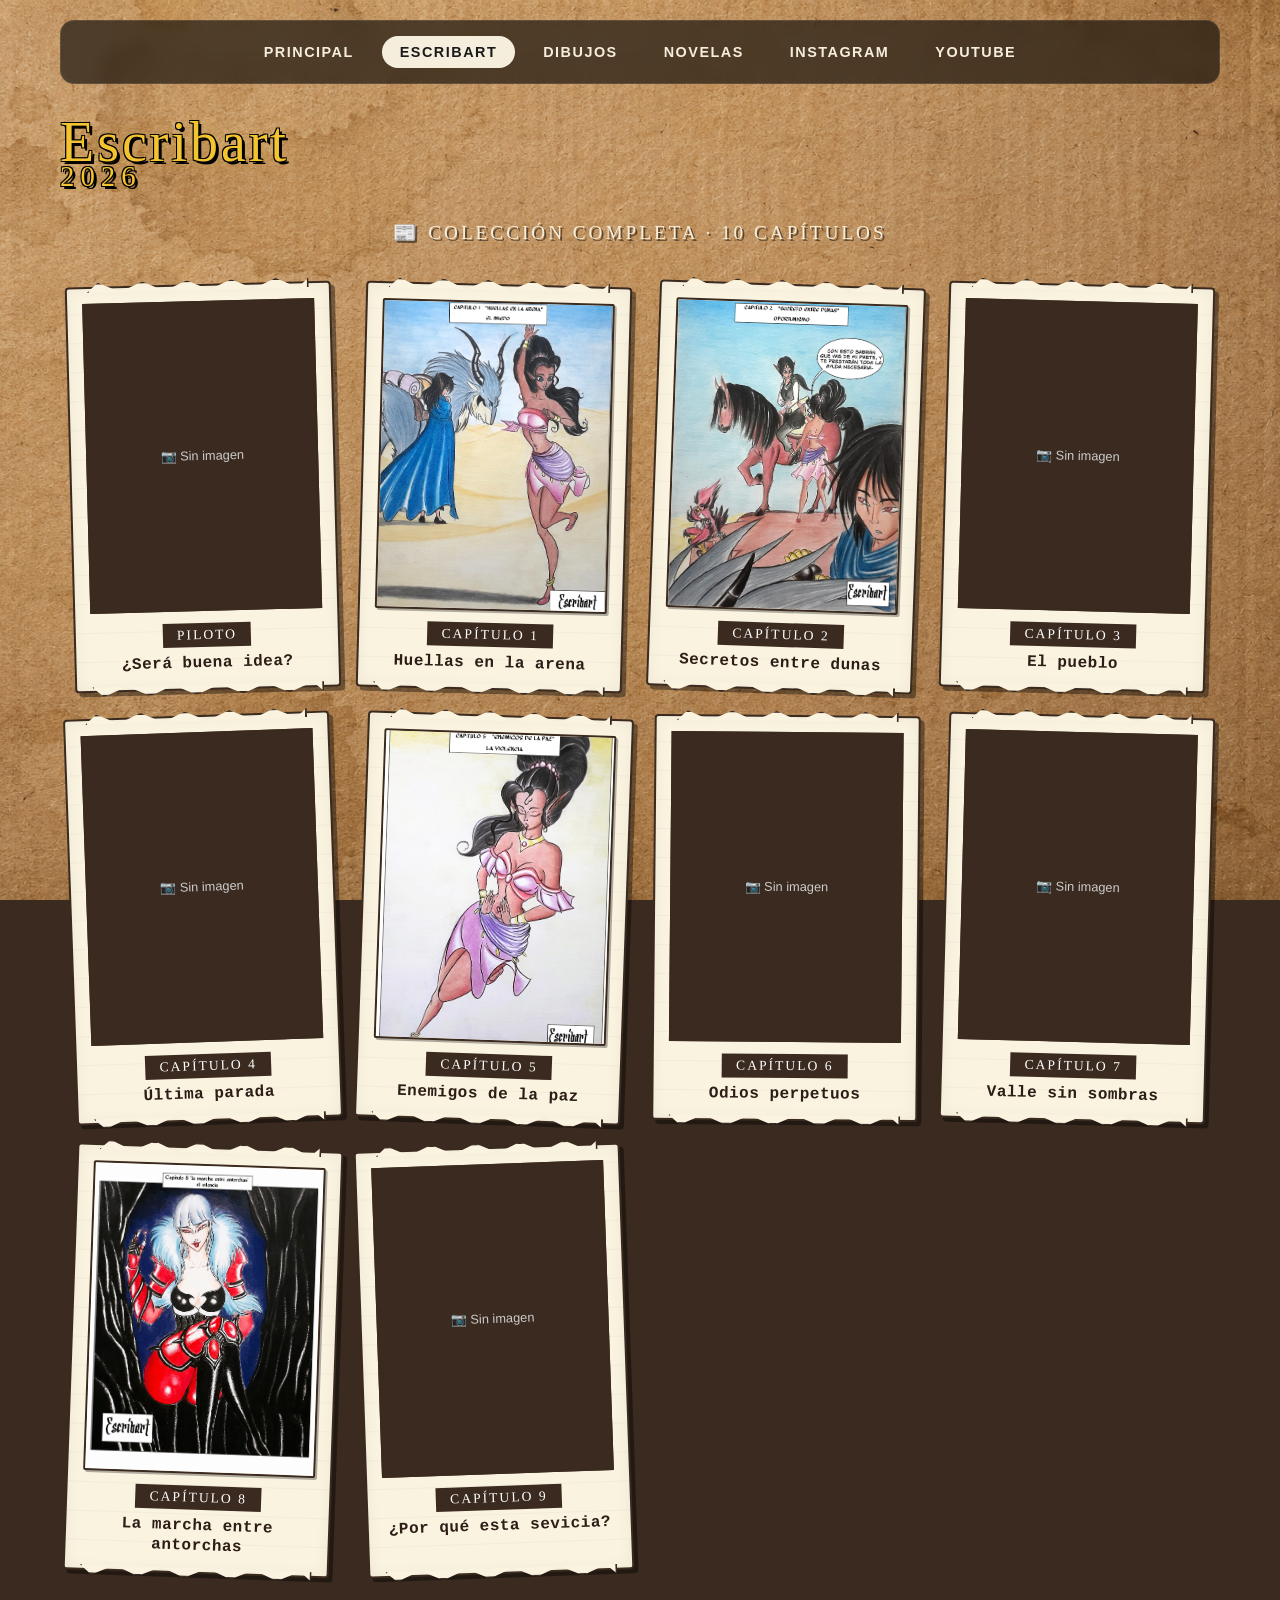
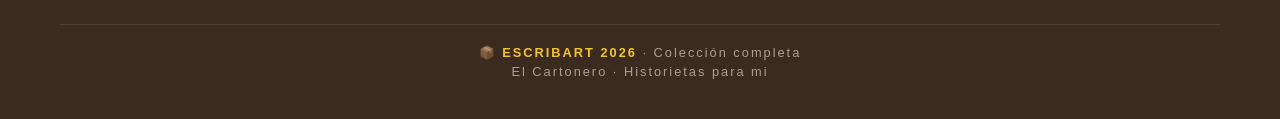
==== Escribart/index.html @ bf8bf613 "Primer commit" ====
<!DOCTYPE html>
<html lang="es">
<head>
    <meta charset="UTF-8">
    <meta name="viewport" content="width=device-width, initial-scale=1.0">
    <title>Escribart 2026 · El Cartonero</title>
    <link href="https://fonts.googleapis.com/css2?family=Permanent+Marker&display=swap" rel="stylesheet">
    <style>
        :root {
            --dorado: #f4c430;
            --blanco-hueso: #f5eedc;
            --negro-suave: #1a1a1a;
        }

        * {
            margin: 0;
            padding: 0;
            box-sizing: border-box;
        }

        body {
            background-color: #3a2a1f;
            background-image: url('carton.png');
            background-size: cover;
            background-position: center;
            background-repeat: no-repeat;
            background-attachment: fixed;
            min-height: 100vh;
            font-family: 'Segoe UI', Arial, sans-serif;
            position: relative;
        }

        body::after {
            content: "";
            position: fixed;
            top: 0;
            left: 0;
            width: 100%;
            height: 100%;
            pointer-events: none;
            z-index: 0;
            background:
                repeating-linear-gradient(0deg, transparent, transparent 2px, rgba(200,180,140,0.03) 2px, rgba(200,180,140,0.03) 4px),
                url("data:image/svg+xml,%3Csvg viewBox='0 0 256 256' xmlns='http://www.w3.org/2000/svg'%3E%3Cfilter id='noise'%3E%3CfeTurbulence type='fractalNoise' baseFrequency='0.9' numOctaves='4' stitchTiles='stitch'/%3E%3C/filter%3E%3Crect width='100%25' height='100%25' filter='url(%23noise)' opacity='0.04'/%3E%3C/svg%3E");
            background-size: auto, 200px;
        }

        .app {
            position: relative;
            z-index: 1;
            max-width: 1200px;
            margin: 0 auto;
            padding: 20px;
        }

        .navbar {
            display: flex;
            flex-wrap: wrap;
            justify-content: center;
            gap: 10px;
            padding: 15px 20px;
            background: rgba(0,0,0,0.6);
            backdrop-filter: blur(8px);
            border-radius: 14px;
            margin-bottom: 30px;
            border: 1px solid rgba(255,255,255,0.1);
        }

        .nav-link {
            color: var(--blanco-hueso);
            text-decoration: none;
            font-weight: 600;
            font-size: 0.9rem;
            letter-spacing: 1.5px;
            text-transform: uppercase;
            padding: 8px 18px;
            border-radius: 20px;
            transition: all 0.25s;
        }

        .nav-link:hover {
            background: var(--dorado);
            color: #1a1a1a;
            box-shadow: 0 0 16px rgba(244,196,48,0.5);
        }

        .nav-link.activo {
            background: var(--blanco-hueso);
            color: #1a1a1a;
            font-weight: 700;
        }

        .titulo-escribart {
            font-family: 'Permanent Marker', cursive;
            font-size: 3.5rem;
            color: var(--dorado);
            text-shadow: 3px 3px 0 #000, -1px -1px 0 #000, 1px -1px 0 #000, -1px 1px 0 #000, 1px 1px 0 #000, 0 0 20px rgba(244,196,48,0.4);
            letter-spacing: 3px;
            line-height: 1;
            pointer-events: none;
            margin-bottom: 5px;
        }

        .titulo-escribart .año {
            display: block;
            font-size: 1.8rem;
            letter-spacing: 6px;
            margin-top: -8px;
        }

        .capitulos-area {
            margin-top: 30px;
        }

        .subtitulo-coleccion {
            font-family: 'Permanent Marker', cursive;
            color: var(--blanco-hueso);
            font-size: 1.2rem;
            text-align: center;
            margin-bottom: 30px;
            letter-spacing: 3px;
            text-shadow: 2px 2px 0 rgba(0,0,0,0.5);
        }

        .capitulos-grid {
            display: grid;
            grid-template-columns: repeat(auto-fill, minmax(250px, 1fr));
            gap: 25px;
            padding: 10px;
        }

        .recorte {
            background: #faf3e0;
            background-image: repeating-linear-gradient(0deg, transparent, transparent 28px, rgba(0,0,0,0.03) 28px, rgba(0,0,0,0.03) 29px);
            border: 2px solid #3a2a1f;
            border-radius: 4px;
            padding: 15px;
            box-shadow: 4px 4px 0 rgba(0,0,0,0.4), inset 0 0 15px rgba(0,0,0,0.05);
            text-decoration: none;
            color: inherit;
            transition: all 0.25s;
            position: relative;
            transform: rotate(var(--rot, 0deg));
        }

        .recorte:hover {
            transform: rotate(0deg) scale(1.04);
            box-shadow: 8px 8px 0 rgba(0,0,0,0.5);
            z-index: 10;
        }

        .recorte:active {
            transform: scale(0.97);
        }

        .recorte::before {
            content: "";
            position: absolute;
            top: -6px;
            left: 20px;
            right: 20px;
            height: 8px;
            background: #faf3e0;
            border-top: 2px solid #3a2a1f;
            border-left: 2px solid #3a2a1f;
            border-right: 2px solid #3a2a1f;
            border-radius: 2px 2px 0 0;
            clip-path: polygon(0% 100%, 5% 0%, 15% 100%, 25% 0%, 35% 100%, 45% 0%, 55% 100%, 65% 0%, 75% 100%, 85% 0%, 95% 100%, 100% 0%, 100% 100%);
        }

        .recorte::after {
            content: "";
            position: absolute;
            bottom: -6px;
            left: 15px;
            right: 15px;
            height: 8px;
            background: #faf3e0;
            border-bottom: 2px solid #3a2a1f;
            border-left: 2px solid #3a2a1f;
            border-right: 2px solid #3a2a1f;
            border-radius: 0 0 2px 2px;
            clip-path: polygon(0% 0%, 5% 100%, 15% 0%, 25% 100%, 35% 0%, 45% 100%, 55% 0%, 65% 100%, 75% 0%, 85% 100%, 95% 0%, 100% 100%, 100% 0%);
        }

        .portada-img {
            width: 100%;
            aspect-ratio: 3/4;
            object-fit: cover;
            border: 2px solid #3a2a1f;
            border-radius: 2px;
            display: block;
            margin-bottom: 12px;
            background: #ddd;
            box-shadow: 2px 2px 0 rgba(0,0,0,0.3);
        }

        .info-cap {
            text-align: center;
        }

        .numero-cap {
            display: inline-block;
            font-family: 'Permanent Marker', cursive;
            font-size: 0.85rem;
            color: #fff;
            background: #3a2a1f;
            padding: 4px 14px;
            letter-spacing: 2px;
            text-transform: uppercase;
            margin-bottom: 6px;
        }

        .titulo-cap {
            font-family: 'Courier New', monospace;
            font-weight: 700;
            font-size: 1rem;
            color: #2c1e16;
            letter-spacing: 0.5px;
            line-height: 1.3;
        }

        .recorte:nth-child(odd) { --rot: -1.5deg; }
        .recorte:nth-child(even) { --rot: 1.5deg; }
        .recorte:nth-child(3n) { --rot: 2deg; }
        .recorte:nth-child(5n) { --rot: -2deg; }
        .recorte:nth-child(7n) { --rot: 0.5deg; }

        .fallback-img {
            width: 100%;
            aspect-ratio: 3/4;
            background: #3a2a1f;
            display: none;
            align-items: center;
            justify-content: center;
            color: #ccc;
            font-size: 0.8rem;
            margin-bottom: 12px;
            border: 2px solid #3a2a1f;
        }

        .footer {
            text-align: center;
            padding: 20px;
            margin-top: 40px;
            color: rgba(245,238,220,0.6);
            font-size: 0.8rem;
            letter-spacing: 2px;
            border-top: 1px solid rgba(255,255,255,0.1);
        }

        .footer strong {
            color: var(--dorado);
        }

        @media (max-width: 768px) {
            .titulo-escribart {
                font-size: 2.5rem;
            }
            .titulo-escribart .año {
                font-size: 1.3rem;
            }
            .capitulos-grid {
                grid-template-columns: repeat(auto-fill, minmax(180px, 1fr));
                gap: 18px;
            }
        }

        @media (max-width: 480px) {
            .titulo-escribart {
                font-size: 2rem;
            }
            .capitulos-grid {
                grid-template-columns: 1fr 1fr;
                gap: 14px;
            }
        }
    </style>
</head>
<body>

    <div class="app">

        <nav class="navbar">
            <a href="../index.html" class="nav-link">Principal</a>
            <a href="index.html" class="nav-link activo">Escribart</a>
            <a href="../dibujos/index.html" class="nav-link">Dibujos</a>
            <a href="../novelas/index.html" class="nav-link">Novelas</a>
            <a href="https://instagram.com/elcartonero" target="_blank" class="nav-link">Instagram</a>
            <a href="https://youtube.com/@elcartonero" target="_blank" class="nav-link">YouTube</a>
        </nav>

        <div class="titulo-escribart">
            Escribart
            <span class="año">2026</span>
        </div>

        <div class="capitulos-area">
            <p class="subtitulo-coleccion">📰 COLECCIÓN COMPLETA · 10 CAPÍTULOS</p>

            <div class="capitulos-grid">

                <!-- Piloto -->
                <a href="./capitulo-piloto/index.html" class="recorte">
                    <img class="portada-img" src="portada_capitulo_piloto.png" alt="Piloto"
                         onerror="this.style.display='none';this.nextElementSibling.style.display='flex';">
                    <div class="fallback-img">📷 Sin imagen</div>
                    <div class="info-cap">
                        <span class="numero-cap">Piloto</span>
                        <div class="titulo-cap">¿Será buena idea?</div>
                    </div>
                </a>

                <!-- Capítulo 1 -->
                <a href="./capitulo-1/index.html" class="recorte">
                    <img class="portada-img" src="portada_capitulo_1.png" alt="Capítulo 1"
                         onerror="this.style.display='none';this.nextElementSibling.style.display='flex';">
                    <div class="fallback-img">📷 Sin imagen</div>
                    <div class="info-cap">
                        <span class="numero-cap">Capítulo 1</span>
                        <div class="titulo-cap">Huellas en la arena</div>
                    </div>
                </a>

                <!-- Capítulo 2 -->
                <a href="./capitulo-2/index.html" class="recorte">
                    <img class="portada-img" src="portada_capitulo_2.png" alt="Capítulo 2"
                         onerror="this.style.display='none';this.nextElementSibling.style.display='flex';">
                    <div class="fallback-img">📷 Sin imagen</div>
                    <div class="info-cap">
                        <span class="numero-cap">Capítulo 2</span>
                        <div class="titulo-cap">Secretos entre dunas</div>
                    </div>
                </a>

                <!-- Capítulo 3 -->
                <a href="./capitulo-3/index.html" class="recorte">
                    <img class="portada-img" src="portada_capitulo_3.png" alt="Capítulo 3"
                         onerror="this.style.display='none';this.nextElementSibling.style.display='flex';">
                    <div class="fallback-img">📷 Sin imagen</div>
                    <div class="info-cap">
                        <span class="numero-cap">Capítulo 3</span>
                        <div class="titulo-cap">El pueblo</div>
                    </div>
                </a>

                <!-- Capítulo 4 -->
                <a href="./capitulo-4/index.html" class="recorte">
                    <img class="portada-img" src="portada_capitulo_4.png" alt="Capítulo 4"
                         onerror="this.style.display='none';this.nextElementSibling.style.display='flex';">
                    <div class="fallback-img">📷 Sin imagen</div>
                    <div class="info-cap">
                        <span class="numero-cap">Capítulo 4</span>
                        <div class="titulo-cap">Última parada</div>
                    </div>
                </a>

                <!-- Capítulo 5 -->
                <a href="./capitulo-5/index.html" class="recorte">
                    <img class="portada-img" src="portada_capitulo_5.png" alt="Capítulo 5"
                         onerror="this.style.display='none';this.nextElementSibling.style.display='flex';">
                    <div class="fallback-img">📷 Sin imagen</div>
                    <div class="info-cap">
                        <span class="numero-cap">Capítulo 5</span>
                        <div class="titulo-cap">Enemigos de la paz</div>
                    </div>
                </a>

                <!-- Capítulo 6 -->
                <a href="./capitulo-6/index.html" class="recorte">
                    <img class="portada-img" src="portada_capitulo_6.png" alt="Capítulo 6"
                         onerror="this.style.display='none';this.nextElementSibling.style.display='flex';">
                    <div class="fallback-img">📷 Sin imagen</div>
                    <div class="info-cap">
                        <span class="numero-cap">Capítulo 6</span>
                        <div class="titulo-cap">Odios perpetuos</div>
                    </div>
                </a>

                <!-- Capítulo 7 -->
                <a href="./capitulo-7/index.html" class="recorte">
                    <img class="portada-img" src="portada_capitulo_7.png" alt="Capítulo 7"
                         onerror="this.style.display='none';this.nextElementSibling.style.display='flex';">
                    <div class="fallback-img">📷 Sin imagen</div>
                    <div class="info-cap">
                        <span class="numero-cap">Capítulo 7</span>
                        <div class="titulo-cap">Valle sin sombras</div>
                    </div>
                </a>

                <!-- Capítulo 8 -->
                <a href="./capitulo-8/index.html" class="recorte">
                    <img class="portada-img" src="portada_capitulo_8.png" alt="Capítulo 8"
                         onerror="this.style.display='none';this.nextElementSibling.style.display='flex';">
                    <div class="fallback-img">📷 Sin imagen</div>
                    <div class="info-cap">
                        <span class="numero-cap">Capítulo 8</span>
                        <div class="titulo-cap">La marcha entre antorchas</div>
                    </div>
                </a>

                <!-- Capítulo 9 -->
                <a href="./capitulo-9/index.html" class="recorte">
                    <img class="portada-img" src="portada_capitulo_9.png" alt="Capítulo 9"
                         onerror="this.style.display='none';this.nextElementSibling.style.display='flex';">
                    <div class="fallback-img">📷 Sin imagen</div>
                    <div class="info-cap">
                        <span class="numero-cap">Capítulo 9</span>
                        <div class="titulo-cap">¿Por qué esta sevicia?</div>
                    </div>
                </a>

            </div>
        </div>

        <footer class="footer">
            <p>📦 <strong>ESCRIBART 2026</strong> · Colección completa</p>
            <p style="margin-top:4px;">El Cartonero · Historietas para mi</p>
        </footer>

    </div>

    <script>
        document.querySelectorAll('.portada-img').forEach(img => {
            img.addEventListener('error', function() {
                this.style.display = 'none';
                const fb = this.nextElementSibling;
                if (fb && fb.classList.contains('fallback-img')) fb.style.display = 'flex';
            });
        });
    </script>
</body>
</html>
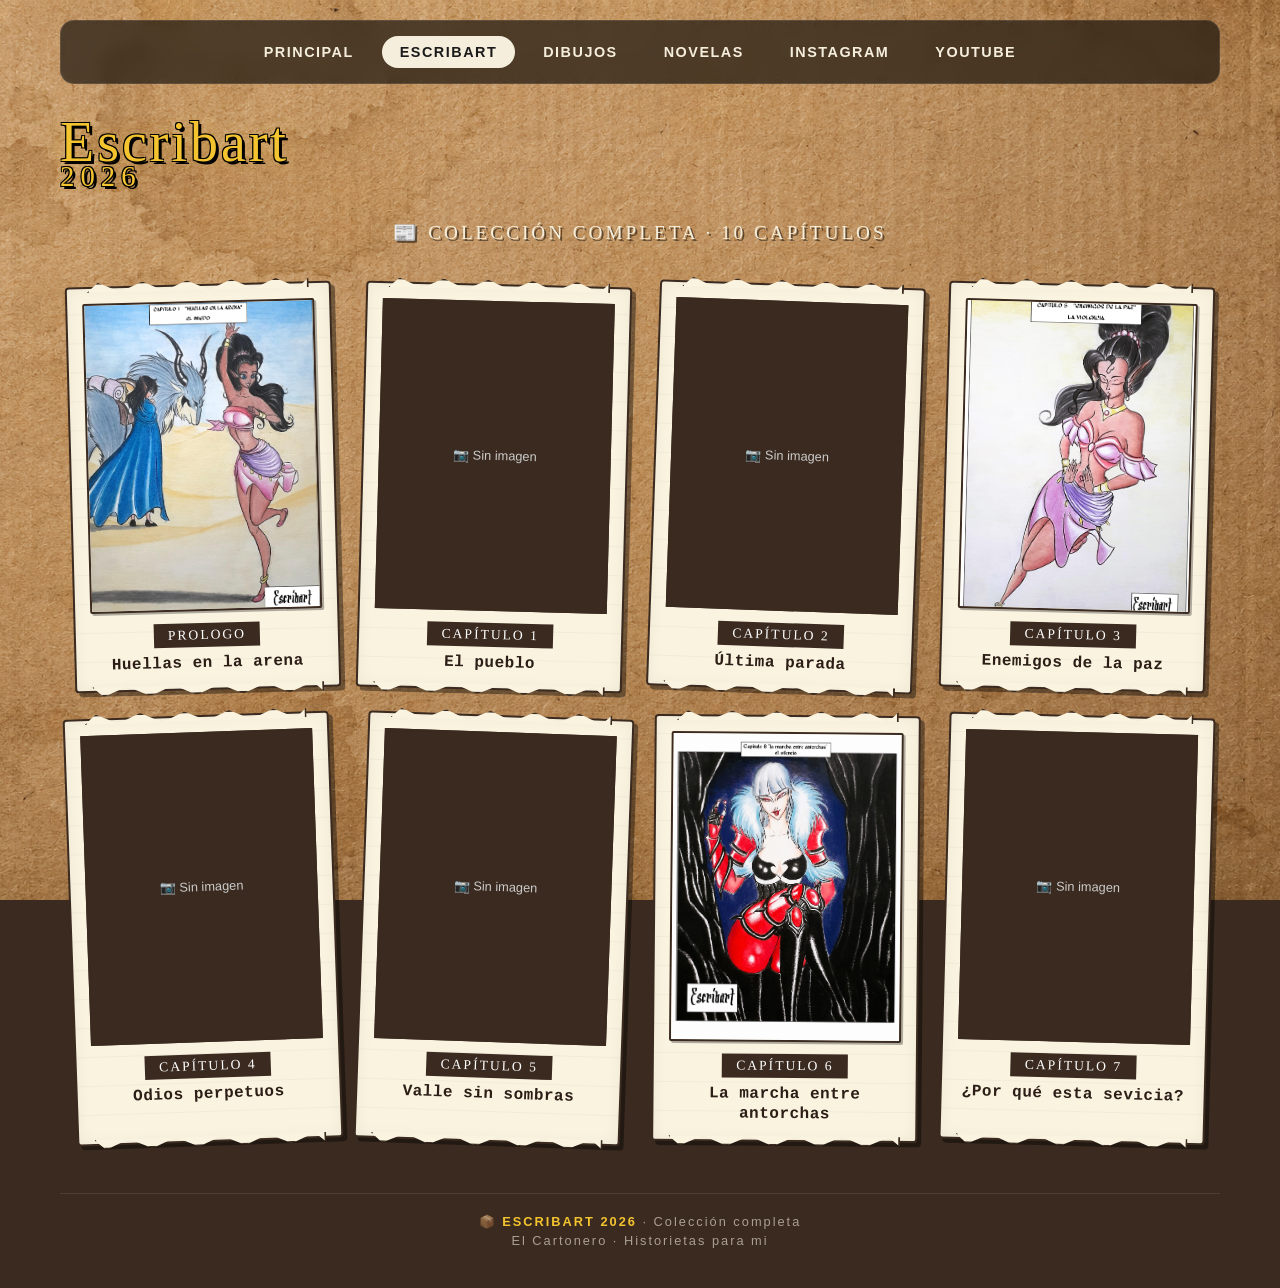
==== commit 03b9c152: "Capitulos actualizados" ====
--- a/Escribart/index.html
+++ b/Escribart/index.html
@@ -300,16 +300,17 @@
 
             <div class="capitulos-grid">
 
-                <!-- Piloto -->
-                <a href="./capitulo-piloto/index.html" class="recorte">
-                    <img class="portada-img" src="portada_capitulo_piloto.png" alt="Piloto"
-                         onerror="this.style.display='none';this.nextElementSibling.style.display='flex';">
-                    <div class="fallback-img">📷 Sin imagen</div>
-                    <div class="info-cap">
-                        <span class="numero-cap">Piloto</span>
-                        <div class="titulo-cap">¿Será buena idea?</div>
-                    </div>
-                </a>
+<!-- Piloto
+<a href="./capitulo-piloto/index.html" class="recorte">
+    <img class="portada-img" src="portada_capitulo_piloto.png" alt="Piloto"
+         onerror="this.style.display='none';this.nextElementSibling.style.display='flex';">
+    <div class="fallback-img">📷 Sin imagen</div>
+    <div class="info-cap">
+        <span class="numero-cap">Piloto</span>
+        <div class="titulo-cap">¿Será buena idea?</div>
+    </div>
+</a>
+-->
 
                 <!-- Capítulo 1 -->
                 <a href="./capitulo-1/index.html" class="recorte">
@@ -317,21 +318,22 @@
                          onerror="this.style.display='none';this.nextElementSibling.style.display='flex';">
                     <div class="fallback-img">📷 Sin imagen</div>
                     <div class="info-cap">
-                        <span class="numero-cap">Capítulo 1</span>
+                        <span class="numero-cap">Prologo</span>
                         <div class="titulo-cap">Huellas en la arena</div>
                     </div>
                 </a>
 
-                <!-- Capítulo 2 -->
-                <a href="./capitulo-2/index.html" class="recorte">
-                    <img class="portada-img" src="portada_capitulo_2.png" alt="Capítulo 2"
-                         onerror="this.style.display='none';this.nextElementSibling.style.display='flex';">
-                    <div class="fallback-img">📷 Sin imagen</div>
-                    <div class="info-cap">
-                        <span class="numero-cap">Capítulo 2</span>
-                        <div class="titulo-cap">Secretos entre dunas</div>
-                    </div>
-                </a>
+<!-- Capítulo 2
+<a href="./capitulo-2/index.html" class="recorte">
+    <img class="portada-img" src="portada_capitulo_2.png" alt="Capítulo 2"
+         onerror="this.style.display='none';this.nextElementSibling.style.display='flex';">
+    <div class="fallback-img">📷 Sin imagen</div>
+    <div class="info-cap">
+        <span class="numero-cap">Capítulo 2</span>
+        <div class="titulo-cap">Secretos entre dunas</div>
+    </div>
+</a>
+-->
 
                 <!-- Capítulo 3 -->
                 <a href="./capitulo-3/index.html" class="recorte">
@@ -339,7 +341,7 @@
                          onerror="this.style.display='none';this.nextElementSibling.style.display='flex';">
                     <div class="fallback-img">📷 Sin imagen</div>
                     <div class="info-cap">
-                        <span class="numero-cap">Capítulo 3</span>
+                        <span class="numero-cap">Capítulo 1</span>
                         <div class="titulo-cap">El pueblo</div>
                     </div>
                 </a>
@@ -350,7 +352,7 @@
                          onerror="this.style.display='none';this.nextElementSibling.style.display='flex';">
                     <div class="fallback-img">📷 Sin imagen</div>
                     <div class="info-cap">
-                        <span class="numero-cap">Capítulo 4</span>
+                        <span class="numero-cap">Capítulo 2</span>
                         <div class="titulo-cap">Última parada</div>
                     </div>
                 </a>
@@ -361,7 +363,7 @@
                          onerror="this.style.display='none';this.nextElementSibling.style.display='flex';">
                     <div class="fallback-img">📷 Sin imagen</div>
                     <div class="info-cap">
-                        <span class="numero-cap">Capítulo 5</span>
+                        <span class="numero-cap">Capítulo 3</span>
                         <div class="titulo-cap">Enemigos de la paz</div>
                     </div>
                 </a>
@@ -372,7 +374,7 @@
                          onerror="this.style.display='none';this.nextElementSibling.style.display='flex';">
                     <div class="fallback-img">📷 Sin imagen</div>
                     <div class="info-cap">
-                        <span class="numero-cap">Capítulo 6</span>
+                        <span class="numero-cap">Capítulo 4</span>
                         <div class="titulo-cap">Odios perpetuos</div>
                     </div>
                 </a>
@@ -383,7 +385,7 @@
                          onerror="this.style.display='none';this.nextElementSibling.style.display='flex';">
                     <div class="fallback-img">📷 Sin imagen</div>
                     <div class="info-cap">
-                        <span class="numero-cap">Capítulo 7</span>
+                        <span class="numero-cap">Capítulo 5</span>
                         <div class="titulo-cap">Valle sin sombras</div>
                     </div>
                 </a>
@@ -394,7 +396,7 @@
                          onerror="this.style.display='none';this.nextElementSibling.style.display='flex';">
                     <div class="fallback-img">📷 Sin imagen</div>
                     <div class="info-cap">
-                        <span class="numero-cap">Capítulo 8</span>
+                        <span class="numero-cap">Capítulo 6</span>
                         <div class="titulo-cap">La marcha entre antorchas</div>
                     </div>
                 </a>
@@ -405,7 +407,7 @@
                          onerror="this.style.display='none';this.nextElementSibling.style.display='flex';">
                     <div class="fallback-img">📷 Sin imagen</div>
                     <div class="info-cap">
-                        <span class="numero-cap">Capítulo 9</span>
+                        <span class="numero-cap">Capítulo 7</span>
                         <div class="titulo-cap">¿Por qué esta sevicia?</div>
                     </div>
                 </a>
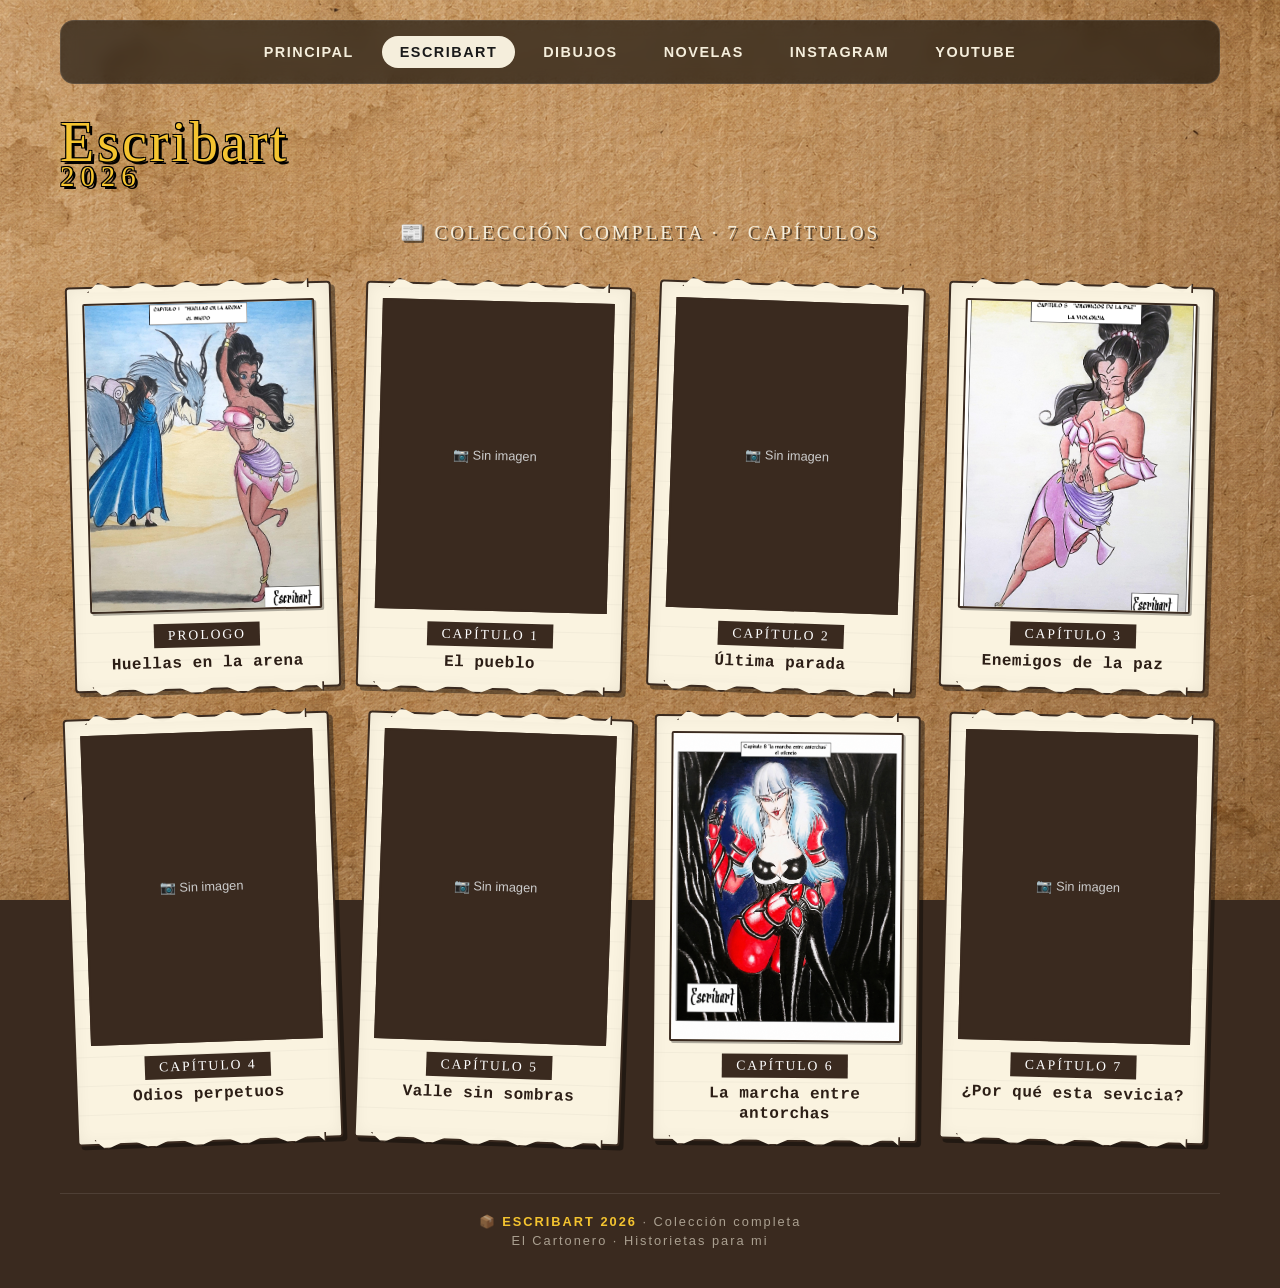
==== commit 504b9167: "Cambio titulo Escribart" ====
--- a/Escribart/index.html
+++ b/Escribart/index.html
@@ -296,7 +296,7 @@
         </div>
 
         <div class="capitulos-area">
-            <p class="subtitulo-coleccion">📰 COLECCIÓN COMPLETA · 10 CAPÍTULOS</p>
+            <p class="subtitulo-coleccion">📰 COLECCIÓN COMPLETA · 7 CAPÍTULOS</p>
 
             <div class="capitulos-grid">
 
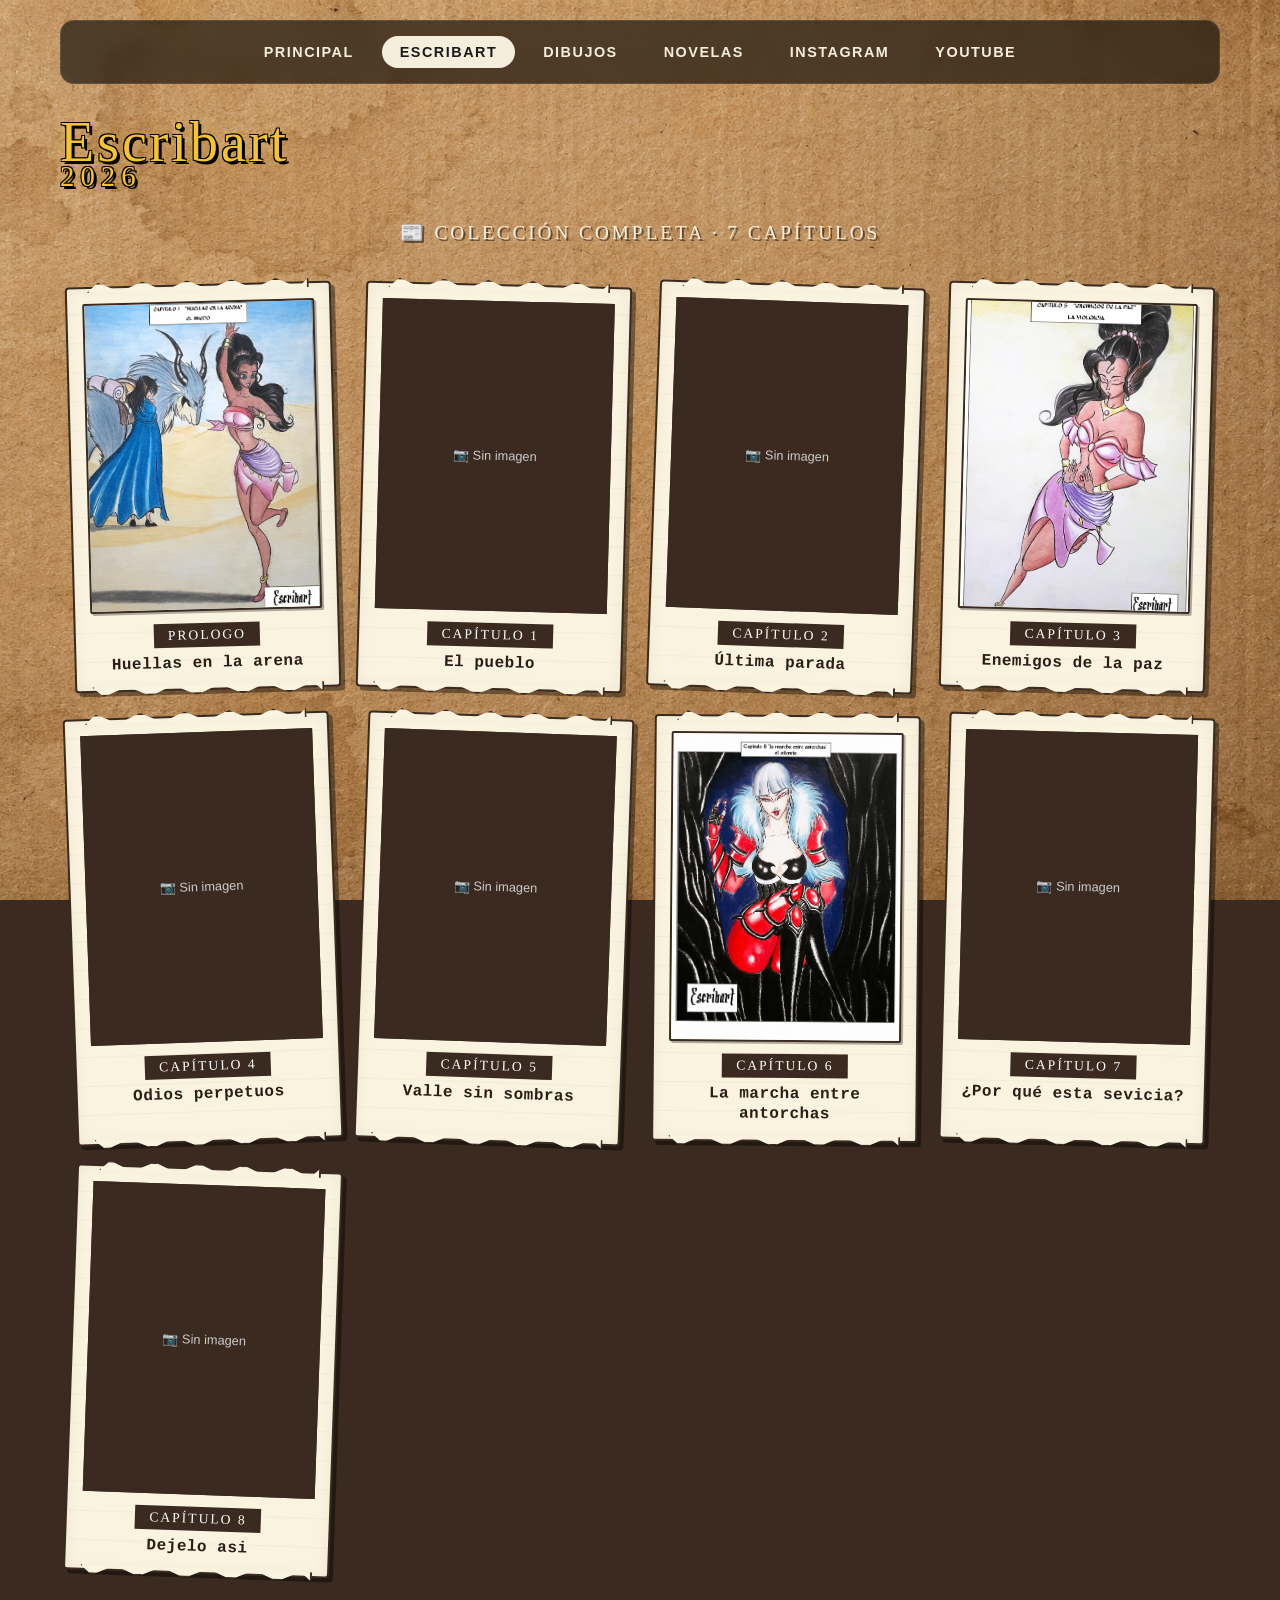
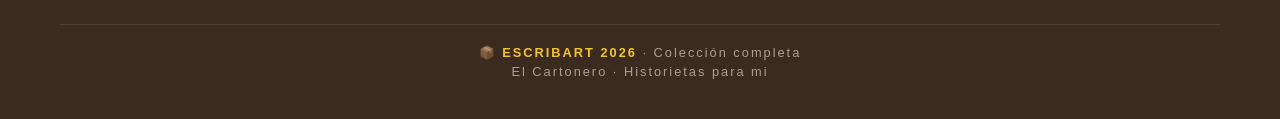
==== commit f454a969: "capitulo 10 index main" ====
--- a/Escribart/index.html
+++ b/Escribart/index.html
@@ -411,7 +411,16 @@
                         <div class="titulo-cap">¿Por qué esta sevicia?</div>
                     </div>
                 </a>
-
+                <!-- Capítulo 10 -->
+                <a href="./captitulo-10/index.html" class="recorte">
+                    <img class="portada-img" src="portada_capitulo_10.png" alt="Capítulo 10"
+                         onerror="this.style.display='none';this.nextElementSibling.style.display='flex';">
+                    <div class="fallback-img">📷 Sin imagen</div>
+                    <div class="info-cap">
+                        <span class="numero-cap">Capítulo 8</span>
+                        <div class="titulo-cap">Dejelo asi</div>
+                    </div>
+                </a>
             </div>
         </div>
 
